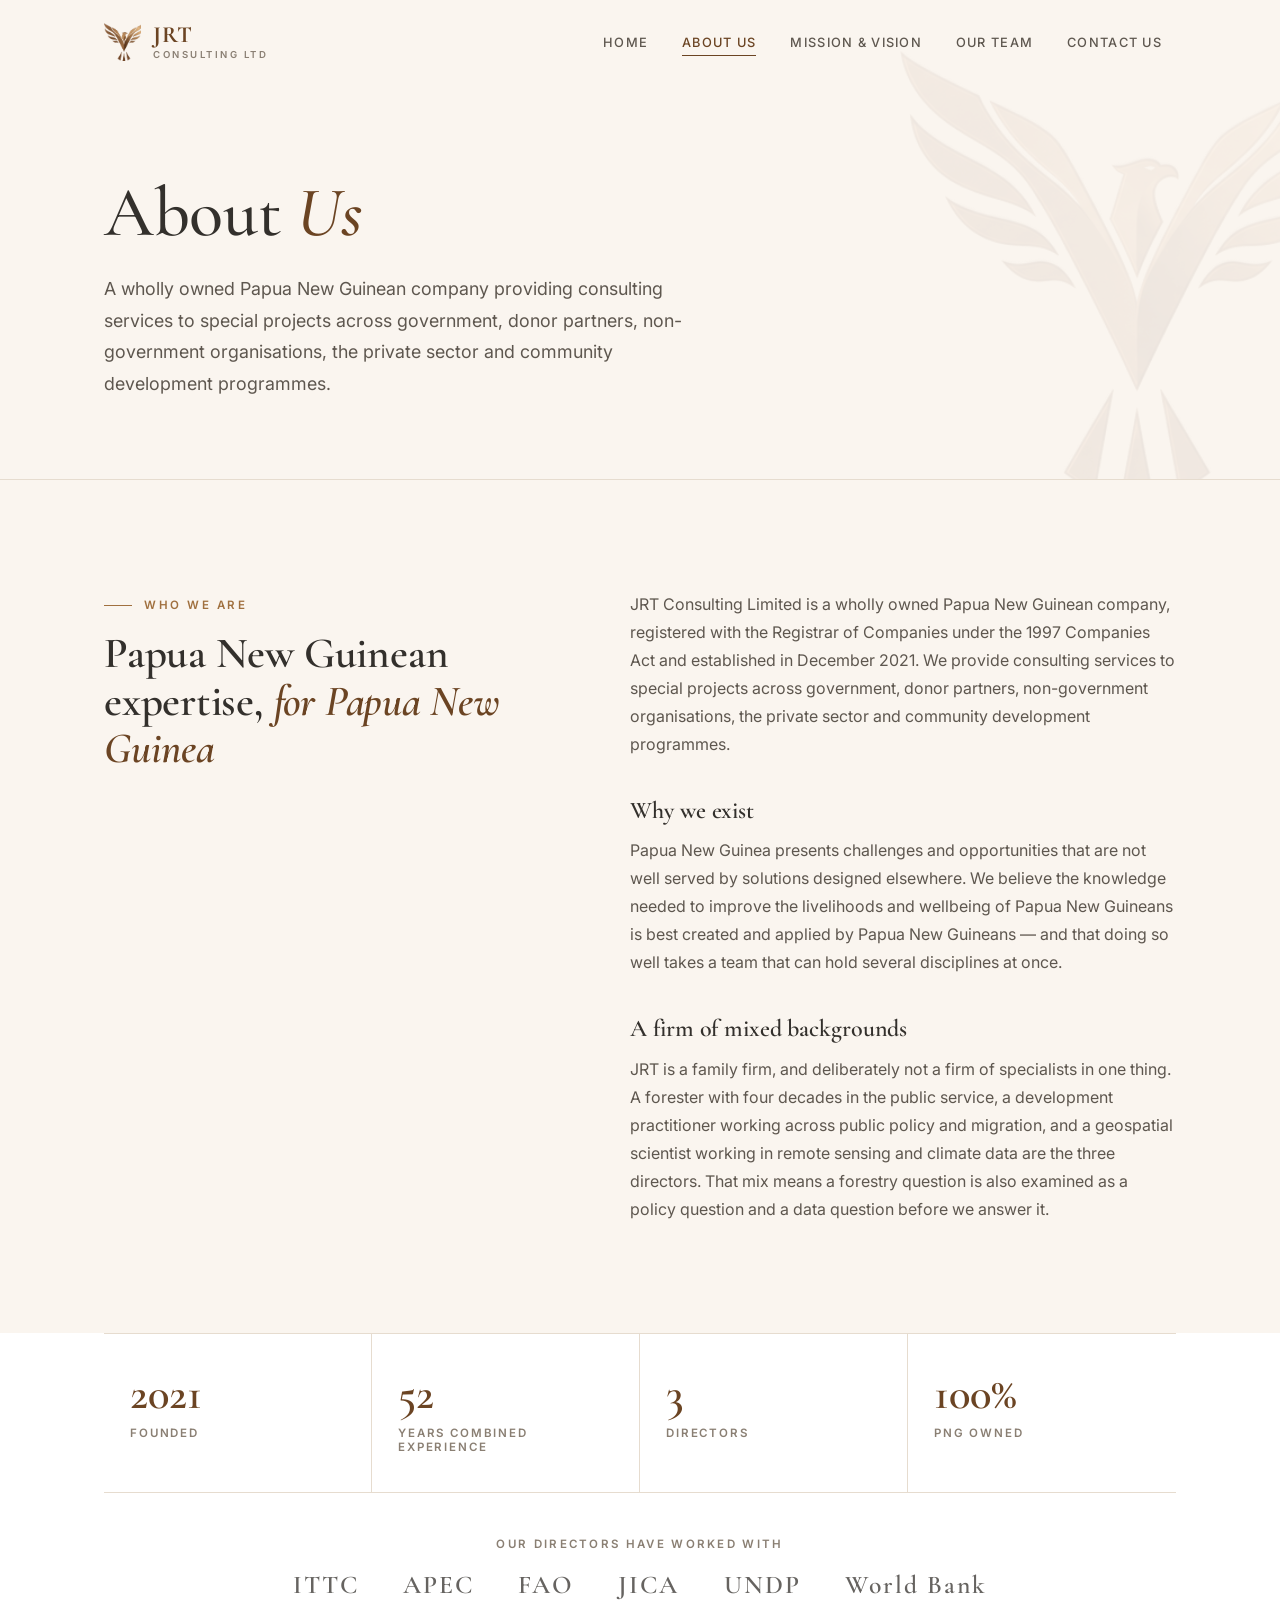
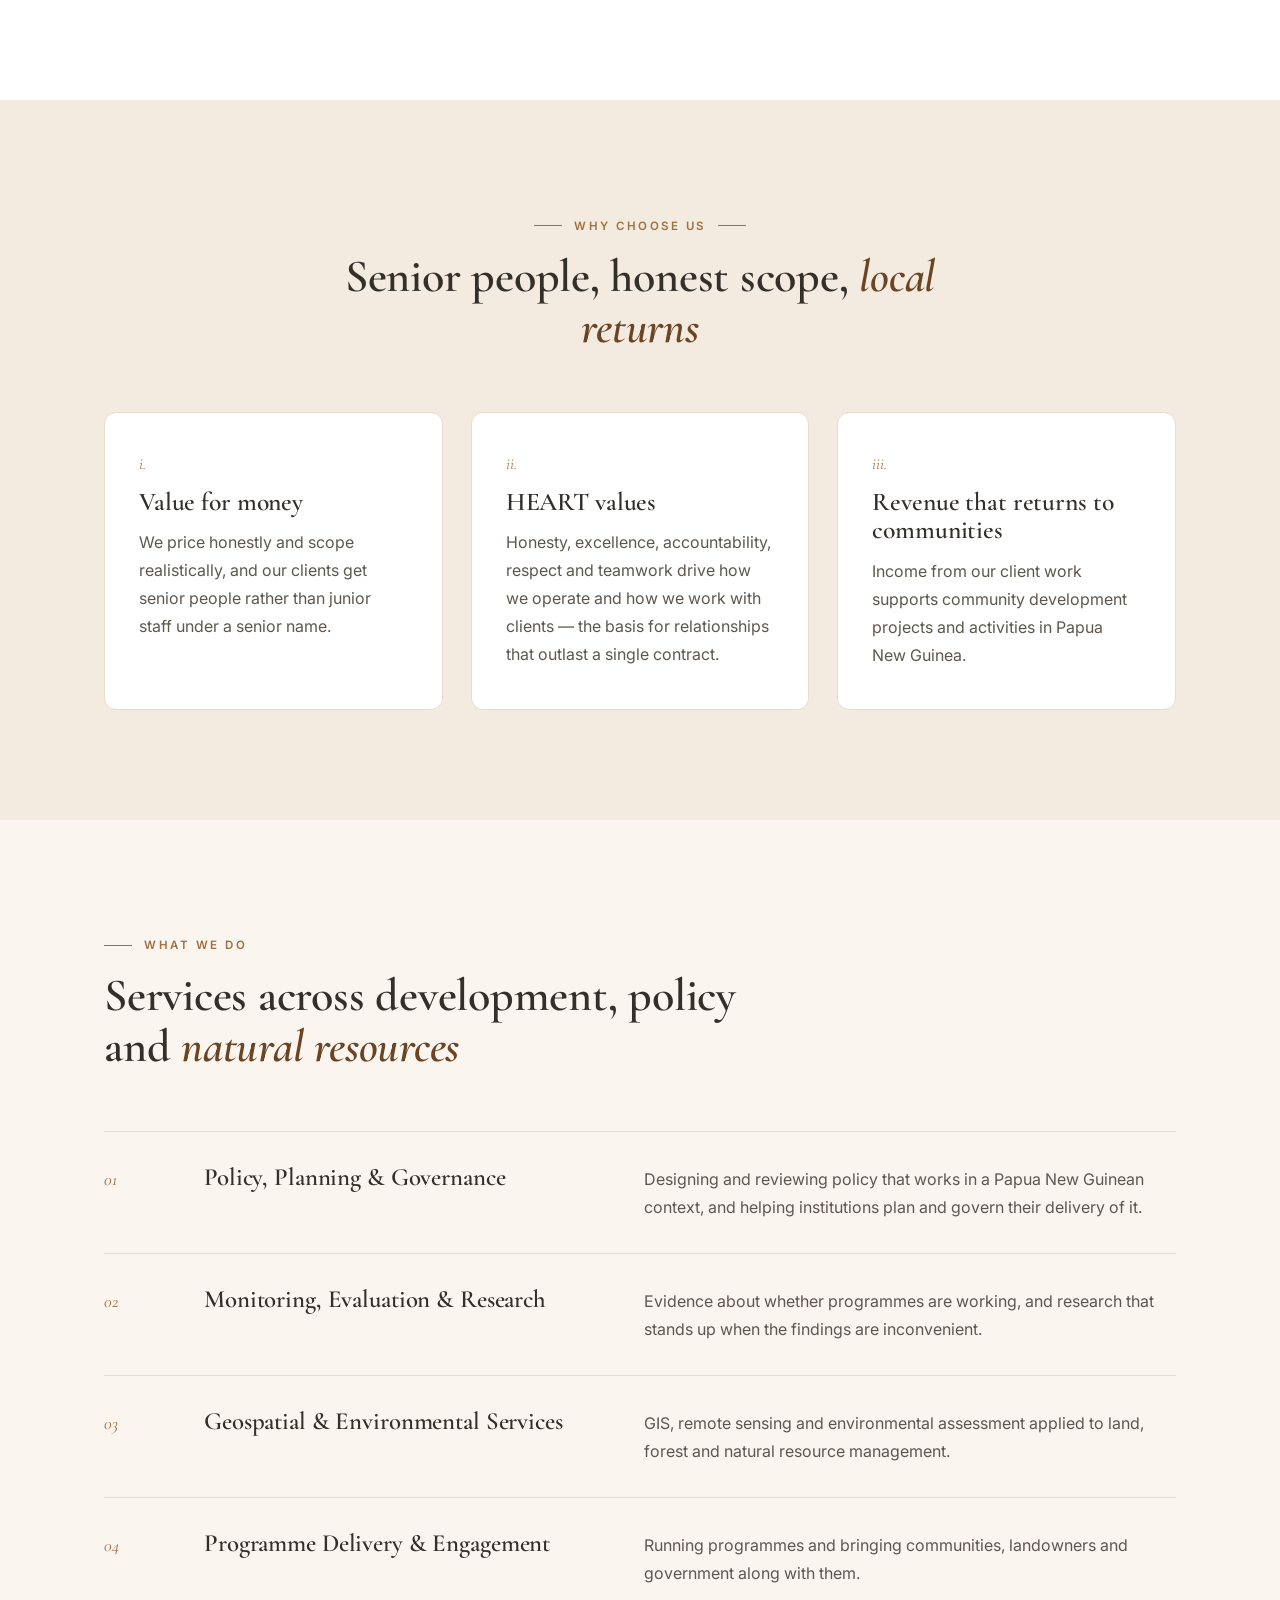
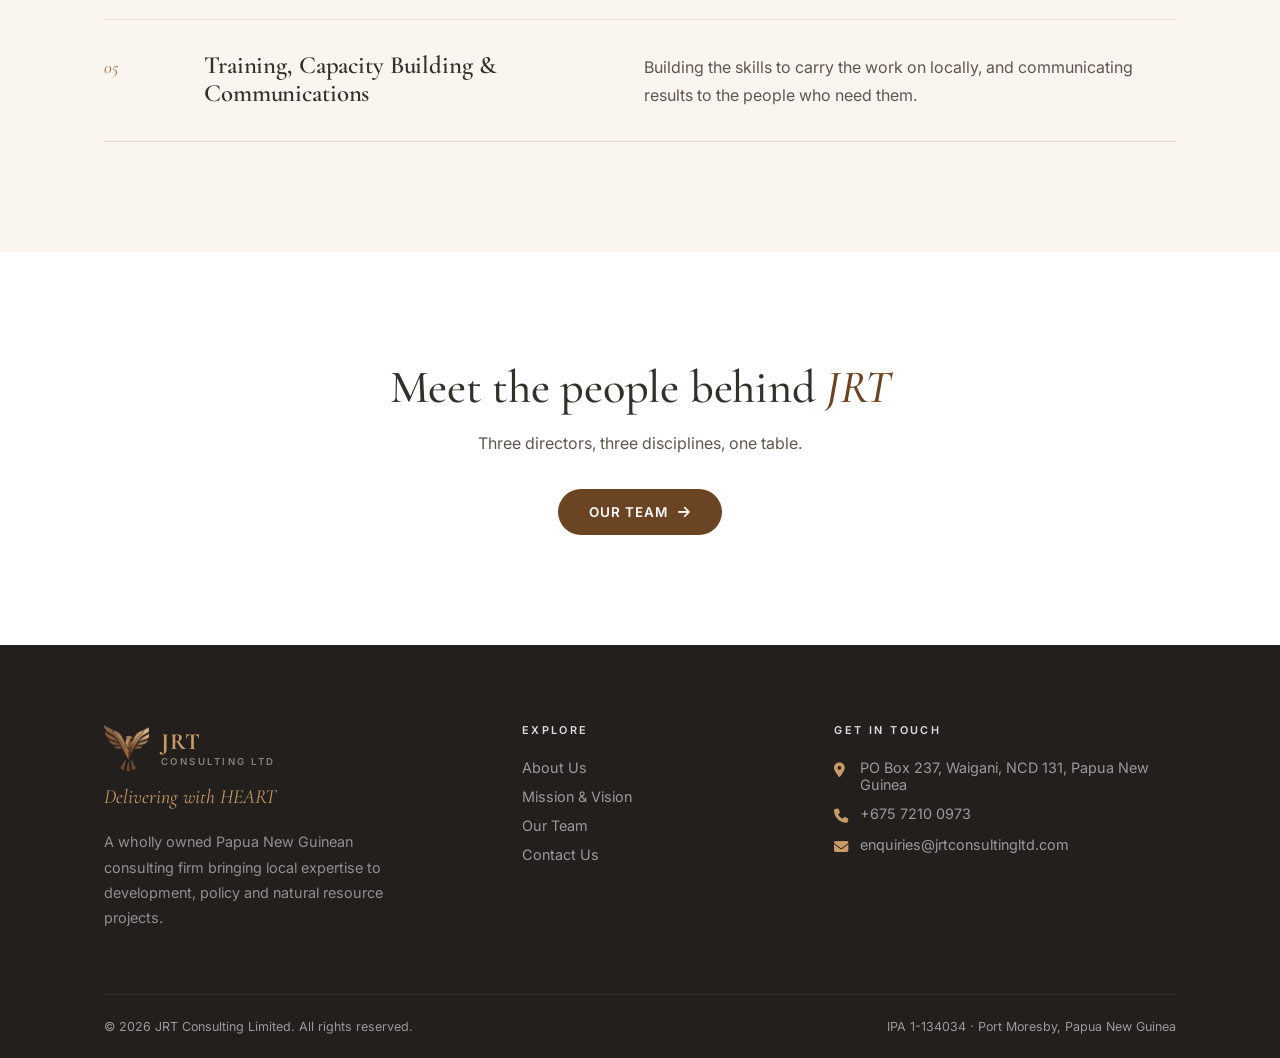
==== about.html @ 1ad9ec70 "Initial JRT Consulting website Five-page static site (landing, about, mission & vision, team, contac" ====
<!DOCTYPE html>
<html lang="en">
<head>
<meta charset="UTF-8">
<meta name="viewport" content="width=device-width, initial-scale=1.0">
<title>About Us | JRT Consulting Limited</title>
<meta name="description" content="JRT Consulting Limited is a wholly owned Papua New Guinean family firm providing consulting services to government, donor partners, NGOs, the private sector and communities.">
<link rel="canonical" href="https://joshuaturia.github.io/jrt_consulting_website/about.html">
<meta property="og:type" content="website">
<meta property="og:site_name" content="JRT Consulting Limited">
<meta property="og:locale" content="en_PG">
<meta property="og:url" content="https://joshuaturia.github.io/jrt_consulting_website/about.html">
<meta property="og:title" content="About Us | JRT Consulting Limited">
<meta property="og:description" content="JRT Consulting Limited is a wholly owned Papua New Guinean family firm providing consulting services to government, donor partners, NGOs, the private sector and communities.">
<meta property="og:image" content="https://joshuaturia.github.io/jrt_consulting_website/assets/og-image.png">
<meta name="twitter:card" content="summary_large_image">
<meta name="theme-color" content="#faf5ef">
<link rel="icon" type="image/png" href="assets/favicon.png">
<link rel="preconnect" href="https://fonts.googleapis.com">
<link rel="preconnect" href="https://fonts.gstatic.com" crossorigin>
<link href="https://fonts.googleapis.com/css2?family=Cormorant+Garamond:ital,wght@0,500;0,600;0,700;1,500&family=Inter:wght@400;500;600&display=swap" rel="stylesheet">
<link rel="stylesheet" href="https://cdnjs.cloudflare.com/ajax/libs/font-awesome/6.5.1/css/all.min.css">
<link rel="stylesheet" href="css/style.css">
</head>
<body data-page="about" class="page-about">

<header class="site-header">
  <div class="container">
    <a href="index.html" class="brand" aria-label="JRT Consulting — home">
      <img src="assets/jrt-mark.png" alt="" width="40" height="38">
      <div class="brand-text"><span class="name">JRT</span><span class="sub">Consulting Ltd</span></div>
    </a>
    <nav class="nav-links" aria-label="Main">
      <a href="index.html" data-nav="home">Home</a>
      <a href="about.html" data-nav="about">About Us</a>
      <a href="mission-vision.html" data-nav="mission">Mission &amp; Vision</a>
      <a href="team.html" data-nav="team">Our Team</a>
      <a href="contact.html" data-nav="contact">Contact Us</a>
    </nav>
    <button class="nav-toggle" aria-label="Open menu" aria-expanded="false"><span></span><span></span><span></span></button>
  </div>
</header>
<div class="nav-overlay"></div>
<aside class="mobile-nav" aria-label="Mobile">
  <button class="mobile-nav-close" aria-label="Close menu">&times;</button>
  <a href="index.html" data-nav="home">Home</a>
  <a href="about.html" data-nav="about">About Us</a>
  <a href="mission-vision.html" data-nav="mission">Mission &amp; Vision</a>
  <a href="team.html" data-nav="team">Our Team</a>
  <a href="contact.html" data-nav="contact">Contact Us</a>
</aside>

<main>
<section class="page-hero">
  <img class="watermark" src="assets/jrt-mark.png" alt="" aria-hidden="true">
  <div class="container">
    <h1 class="reveal">About <span class="accent">Us</span></h1>
    <p class="lead reveal d1">A wholly owned Papua New Guinean company providing consulting services to special projects across government, donor partners, non-government organisations, the private sector and community development programmes.</p>
  </div>
</section>

<section class="section-pad">
  <div class="container split">
    <div class="reveal">
      <div class="eyebrow">Who we are</div>
      <h2>Papua New Guinean expertise, <span class="accent">for Papua New Guinea</span></h2>
    </div>
    <div class="prose reveal d1">
      <p>JRT Consulting Limited is a wholly owned Papua New Guinean company, registered with the Registrar of Companies under the 1997 Companies Act and established in December 2021. We provide consulting services to special projects across government, donor partners, non-government organisations, the private sector and community development programmes.</p>
      <h3>Why we exist</h3>
      <p>Papua New Guinea presents challenges and opportunities that are not well served by solutions designed elsewhere. We believe the knowledge needed to improve the livelihoods and wellbeing of Papua New Guineans is best created and applied by Papua New Guineans &mdash; and that doing so well takes a team that can hold several disciplines at once.</p>
      <h3>A firm of mixed backgrounds</h3>
      <p>JRT is a family firm, and deliberately not a firm of specialists in one thing. A forester with four decades in the public service, a development practitioner working across public policy and migration, and a geospatial scientist working in remote sensing and climate data are the three directors. That mix means a forestry question is also examined as a policy question and a data question before we answer it.</p>
    </div>
  </div>
</section>

<section class="bg-white" style="padding:0 0 100px;">
  <div class="container">
    <div class="facts reveal">
      <div class="fact"><div class="num">2021</div><div class="label">Founded</div></div>
      <div class="fact"><div class="num">52</div><div class="label">Years combined experience</div></div>
      <div class="fact"><div class="num">3</div><div class="label">Directors</div></div>
      <div class="fact"><div class="num">100%</div><div class="label">PNG owned</div></div>
    </div>
    <div class="partners reveal">
      <div class="label">Our directors have worked with</div>
      <ul><li>ITTC</li><li>APEC</li><li>FAO</li><li>JICA</li><li>UNDP</li><li>World Bank</li></ul>
    </div>
  </div>
</section>

<section class="section-pad bg-sand">
  <div class="container">
    <div class="section-head center reveal">
      <div class="eyebrow center">Why choose us</div>
      <h2>Senior people, honest scope, <span class="accent">local returns</span></h2>
    </div>
    <div class="pillars">
      <div class="pillar reveal d1"><span class="idx">i.</span><h3>Value for money</h3><p>We price honestly and scope realistically, and our clients get senior people rather than junior staff under a senior name.</p></div>
      <div class="pillar reveal d2"><span class="idx">ii.</span><h3>HEART values</h3><p>Honesty, excellence, accountability, respect and teamwork drive how we operate and how we work with clients &mdash; the basis for relationships that outlast a single contract.</p></div>
      <div class="pillar reveal d3"><span class="idx">iii.</span><h3>Revenue that returns to communities</h3><p>Income from our client work supports community development projects and activities in Papua New Guinea.</p></div>
    </div>
  </div>
</section>

<section class="section-pad">
  <div class="container">
    <div class="section-head reveal">
      <div class="eyebrow">What we do</div>
      <h2>Services across development, policy and <span class="accent">natural resources</span></h2>
    </div>
    <div class="service-list">
      <div class="service-row reveal">
        <span class="idx">01</span>
        <h3>Policy, Planning &amp; Governance</h3>
        <p>Designing and reviewing policy that works in a Papua New Guinean context, and helping institutions plan and govern their delivery of it.</p>
      </div>
      <div class="service-row reveal">
        <span class="idx">02</span>
        <h3>Monitoring, Evaluation &amp; Research</h3>
        <p>Evidence about whether programmes are working, and research that stands up when the findings are inconvenient.</p>
      </div>
      <div class="service-row reveal">
        <span class="idx">03</span>
        <h3>Geospatial &amp; Environmental Services</h3>
        <p>GIS, remote sensing and environmental assessment applied to land, forest and natural resource management.</p>
      </div>
      <div class="service-row reveal">
        <span class="idx">04</span>
        <h3>Programme Delivery &amp; Engagement</h3>
        <p>Running programmes and bringing communities, landowners and government along with them.</p>
      </div>
      <div class="service-row reveal">
        <span class="idx">05</span>
        <h3>Training, Capacity Building &amp; Communications</h3>
        <p>Building the skills to carry the work on locally, and communicating results to the people who need them.</p>
      </div>
    </div>
  </div>
</section>

<section class="section-pad bg-white cta-strip">
  <div class="container reveal">
    <h2>Meet the people behind <span class="accent">JRT</span></h2>
    <p>Three directors, three disciplines, one table.</p>
    <a href="team.html" class="btn btn-primary">Our Team <i class="fa-solid fa-arrow-right"></i></a>
  </div>
</section>
</main>

<footer class="site-footer">
  <div class="container">
    <div class="footer-grid">
      <div class="footer-brand">
        <div class="brand"><img src="assets/jrt-mark.png" alt="" width="48" height="46"><div class="brand-text"><span class="name" style="color:var(--copper-light)">JRT</span><span class="sub">Consulting Ltd</span></div></div>
        <div class="motto">Delivering with HEART</div>
        <p>A wholly owned Papua New Guinean consulting firm bringing local expertise to development, policy and natural resource projects.</p>
      </div>
      <div class="footer-col">
        <h4>Explore</h4>
        <ul>
          <li><a href="about.html">About Us</a></li>
          <li><a href="mission-vision.html">Mission &amp; Vision</a></li>
          <li><a href="team.html">Our Team</a></li>
          <li><a href="contact.html">Contact Us</a></li>
        </ul>
      </div>
      <div class="footer-col">
        <h4>Get in Touch</h4>
        <ul class="footer-contact">
          <li><i class="fa-solid fa-location-dot"></i><span>PO Box 237, Waigani, NCD 131, Papua New Guinea</span></li>
          <li><i class="fa-solid fa-phone"></i><a href="tel:+67572100973">+675 7210 0973</a></li>
          <li><i class="fa-solid fa-envelope"></i><a href="mailto:enquiries@jrtconsultingltd.com">enquiries@jrtconsultingltd.com</a></li>
        </ul>
      </div>
    </div>
    <div class="footer-bottom">
      <span>&copy; <span class="js-year">2026</span> JRT Consulting Limited. All rights reserved.</span>
      <span>IPA 1-134034 &middot; Port Moresby, Papua New Guinea</span>
    </div>
  </div>
</footer>

<script src="js/script.js"></script>
</body>
</html>
---- css/style.css ----
/* ==========================================================================
   JRT Consulting Limited — Stylesheet
   Palette taken from the JRT company profile:
     bronze #6B4423 · copper #A0703F · charcoal #33302C · taupe #8A7F73 · cream #FAF5EF
   ========================================================================== */

:root {
  --bronze: #6b4423;
  --bronze-deep: #4e3119;
  --copper: #a0703f;
  --copper-light: #c89a66;
  --sand: #e9dccb;
  --charcoal: #33302c;
  --charcoal-deep: #221f1c;
  --taupe: #8a7f73;
  --cream: #faf5ef;
  --cream-2: #f3ebe0;
  --white: #ffffff;
  --line: #e6dccf;
  --ink: #33302c;
  --ink-soft: #5e574f;

  --radius-sm: 6px;
  --radius-md: 12px;
  --radius-lg: 20px;
  --shadow-sm: 0 2px 10px rgba(51, 48, 44, 0.06);
  --shadow-md: 0 14px 34px rgba(51, 48, 44, 0.10);
  --shadow-lg: 0 30px 70px rgba(34, 31, 28, 0.22);
  --ease: cubic-bezier(0.22, 1, 0.36, 1);

  --font-head: 'Cormorant Garamond', Georgia, 'Times New Roman', serif;
  --font-body: 'Inter', 'Segoe UI', system-ui, sans-serif;
  --container: 1120px;
  --header-h: 84px;
}

*, *::before, *::after { box-sizing: border-box; }
html { scroll-behavior: smooth; }
body {
  margin: 0;
  font-family: var(--font-body);
  font-size: 16px;
  color: var(--ink);
  background: var(--cream);
  -webkit-font-smoothing: antialiased;
  overflow-x: hidden;
}
img { max-width: 100%; display: block; }
a { color: inherit; text-decoration: none; }
ul { margin: 0; padding: 0; list-style: none; }
h1, h2, h3, h4 {
  font-family: var(--font-head);
  font-weight: 600;
  margin: 0;
  line-height: 1.1;
  color: var(--charcoal);
  letter-spacing: -0.005em;
}
p { margin: 0; line-height: 1.75; color: var(--ink-soft); }
button { font-family: inherit; cursor: pointer; }
:focus-visible { outline: 2px solid var(--copper); outline-offset: 3px; }

.container { max-width: var(--container); margin: 0 auto; padding: 0 24px; }
.section-pad { padding: 110px 0; }
.bg-white { background: var(--white); }
.bg-sand { background: var(--cream-2); }

.eyebrow {
  display: inline-flex; align-items: center; gap: 12px;
  font-size: 0.72rem; font-weight: 600; letter-spacing: 0.22em; text-transform: uppercase;
  color: var(--copper); margin-bottom: 18px;
}
.eyebrow::before { content: ""; width: 28px; height: 1px; background: currentColor; }
.eyebrow.center { justify-content: center; }
.eyebrow.center::after { content: ""; width: 28px; height: 1px; background: currentColor; }

.section-head { max-width: 660px; margin-bottom: 60px; }
.section-head.center { margin-inline: auto; text-align: center; }
.section-head h2 { font-size: clamp(2rem, 3.6vw, 2.9rem); }
.section-head p { margin-top: 16px; font-size: 1.04rem; }
.accent { color: var(--bronze); font-style: italic; }

.btn {
  display: inline-flex; align-items: center; justify-content: center; gap: 10px;
  padding: 14px 30px; border-radius: 999px;
  font-size: 0.84rem; font-weight: 600; letter-spacing: 0.08em; text-transform: uppercase;
  border: 1px solid transparent;
  transition: background .3s var(--ease), color .3s var(--ease), border-color .3s var(--ease), transform .3s var(--ease);
}
.btn-primary { background: var(--bronze); color: #fff; }
.btn-primary:hover { background: var(--bronze-deep); transform: translateY(-2px); }
.btn-ghost { border-color: var(--line); color: var(--charcoal); }
.btn-ghost:hover { border-color: var(--bronze); color: var(--bronze); }
.btn-block { width: 100%; }

/* Scroll reveal */
.reveal { opacity: 0; transform: translateY(24px); transition: opacity .9s var(--ease), transform .9s var(--ease); }
.reveal.in { opacity: 1; transform: none; }
.d1 { transition-delay: .08s; } .d2 { transition-delay: .16s; } .d3 { transition-delay: .24s; } .d4 { transition-delay: .32s; }
@media (prefers-reduced-motion: reduce) {
  .reveal { opacity: 1; transform: none; transition: none; }
  html { scroll-behavior: auto; }
}

/* ---------- Header ---------- */
.site-header {
  position: fixed; inset: 0 0 auto 0; z-index: 1000; height: var(--header-h);
  display: flex; align-items: center;
  transition: background .35s var(--ease), box-shadow .35s var(--ease), height .35s var(--ease);
}
.site-header .container { display: flex; align-items: center; justify-content: space-between; width: 100%; }
.site-header.scrolled {
  height: 68px;
  background: rgba(250, 245, 239, 0.9);
  backdrop-filter: blur(14px) saturate(140%);
  -webkit-backdrop-filter: blur(14px) saturate(140%);
  box-shadow: 0 1px 0 var(--line);
}
.brand { display: flex; align-items: center; gap: 12px; }
.brand img { height: 38px; width: auto; }
.brand-text { line-height: 1; }
.brand-text .name { font-family: var(--font-head); font-size: 1.45rem; font-weight: 700; color: var(--bronze); letter-spacing: 0.04em; }
.brand-text .sub { display: block; margin-top: 3px; font-size: 0.6rem; font-weight: 600; letter-spacing: 0.26em; text-transform: uppercase; color: var(--taupe); }

.nav-links { display: flex; align-items: center; gap: 6px; }
.nav-links a {
  position: relative; padding: 10px 14px;
  font-size: 0.8rem; font-weight: 500; letter-spacing: 0.1em; text-transform: uppercase;
  color: var(--ink-soft); transition: color .3s;
}
.nav-links a::after {
  content: ""; position: absolute; left: 14px; right: 14px; bottom: 4px; height: 1px;
  background: var(--bronze); transform: scaleX(0); transform-origin: left; transition: transform .4s var(--ease);
}
.nav-links a:hover, .nav-links a.active { color: var(--bronze); }
.nav-links a:hover::after, .nav-links a.active::after { transform: scaleX(1); }

.nav-toggle {
  display: none; width: 44px; height: 44px; border: 1px solid var(--line); border-radius: 50%;
  background: transparent; flex-direction: column; align-items: center; justify-content: center; gap: 5px;
}
.nav-toggle span { width: 18px; height: 1.5px; background: var(--charcoal); transition: transform .3s, opacity .3s; }
.nav-toggle.open span:nth-child(1) { transform: translateY(6.5px) rotate(45deg); }
.nav-toggle.open span:nth-child(2) { opacity: 0; }
.nav-toggle.open span:nth-child(3) { transform: translateY(-6.5px) rotate(-45deg); }

.mobile-nav {
  position: fixed; top: 0; right: 0; height: 100vh; width: min(320px, 84vw); z-index: 1100;
  background: var(--charcoal); padding: 110px 34px 40px;
  transform: translateX(100%); transition: transform .5s var(--ease);
}
.mobile-nav.open { transform: none; }
.mobile-nav a {
  display: block; padding: 16px 0; border-bottom: 1px solid rgba(255,255,255,0.08);
  font-family: var(--font-head); font-size: 1.45rem; color: rgba(255,255,255,0.85);
}
.mobile-nav a.active { color: var(--copper-light); }
.mobile-nav-close {
  position: absolute; top: 22px; right: 22px; width: 44px; height: 44px; border-radius: 50%;
  border: 1px solid rgba(255,255,255,0.15); background: transparent; color: #fff; font-size: 1.6rem; line-height: 1;
}
.nav-overlay { position: fixed; inset: 0; z-index: 1050; background: rgba(34,31,28,0.5); opacity: 0; visibility: hidden; transition: opacity .4s, visibility .4s; }
.nav-overlay.show { opacity: 1; visibility: visible; }

/* ---------- Landing ---------- */
.landing {
  min-height: 100vh; min-height: 100svh;
  display: flex; flex-direction: column; align-items: center; justify-content: center;
  text-align: center; padding: calc(var(--header-h) + 20px) 24px 80px;
  position: relative; overflow: hidden;
  background:
    radial-gradient(ellipse 70% 55% at 50% 42%, #ffffff 0%, rgba(255,255,255,0) 70%),
    var(--cream);
}
.landing-logo { width: min(620px, 86vw); height: auto; animation: rise 1.4s var(--ease) both; }
.landing-rule { width: 64px; height: 1px; background: var(--copper); margin: 44px auto 30px; animation: grow 1.2s .5s var(--ease) both; transform-origin: center; }
.landing-motto {
  font-family: var(--font-head); font-weight: 500; font-style: italic;
  font-size: clamp(1.9rem, 4.4vw, 3.1rem); color: var(--charcoal);
  animation: rise 1.4s .35s var(--ease) both;
}
.landing-motto b { font-style: normal; font-weight: 700; color: var(--bronze); letter-spacing: 0.12em; }
.landing-tag {
  margin-top: 18px; font-size: 0.74rem; font-weight: 500; letter-spacing: 0.3em; text-transform: uppercase; color: var(--taupe);
  animation: rise 1.4s .55s var(--ease) both;
}
.landing-foot {
  position: absolute; left: 0; right: 0; bottom: 28px;
  display: flex; justify-content: center; gap: 28px; flex-wrap: wrap; padding: 0 24px;
  font-size: 0.72rem; letter-spacing: 0.16em; text-transform: uppercase; color: var(--taupe);
  animation: fade 1.6s 1s both;
}
.landing-foot a:hover { color: var(--bronze); }
@keyframes rise { from { opacity: 0; transform: translateY(18px); } to { opacity: 1; transform: none; } }
@keyframes grow { from { transform: scaleX(0); } to { transform: scaleX(1); } }
@keyframes fade { from { opacity: 0; } to { opacity: 1; } }
body.page-home .site-footer { display: none; }

/* ---------- Page hero (inner pages) ---------- */
.page-hero { padding: calc(var(--header-h) + 90px) 0 80px; border-bottom: 1px solid var(--line); position: relative; overflow: hidden; }
.page-hero h1 { font-size: clamp(2.6rem, 6vw, 4.4rem); font-weight: 500; }
.page-hero p.lead { margin-top: 22px; max-width: 620px; font-size: 1.12rem; }
.page-hero .watermark {
  position: absolute; right: -60px; top: 50%; transform: translateY(-42%);
  width: 440px; opacity: 0.07; pointer-events: none;
}

/* ---------- About ---------- */
.split { display: grid; grid-template-columns: 0.9fr 1.1fr; gap: 80px; align-items: start; }
.split h2 { font-size: clamp(2rem, 3.4vw, 2.7rem); }
.prose p + p { margin-top: 20px; }
.prose h3 { font-size: 1.5rem; margin: 40px 0 12px; }
.prose h3:first-child { margin-top: 0; }

.facts { display: grid; grid-template-columns: repeat(4, 1fr); border-top: 1px solid var(--line); border-bottom: 1px solid var(--line); }
.fact { padding: 38px 26px; border-right: 1px solid var(--line); }
.fact:last-child { border-right: 0; }
.fact .num { font-family: var(--font-head); font-size: 2.8rem; font-weight: 600; color: var(--bronze); line-height: 1; }
.fact .label { margin-top: 10px; font-size: 0.72rem; font-weight: 600; letter-spacing: 0.16em; text-transform: uppercase; color: var(--taupe); }
.partners { margin-top: 44px; text-align: center; }
.partners .label { font-size: 0.72rem; font-weight: 600; letter-spacing: 0.2em; text-transform: uppercase; color: var(--taupe); }
.partners ul { margin-top: 18px; display: flex; justify-content: center; flex-wrap: wrap; gap: 14px 44px; }
.partners li { font-family: var(--font-head); font-size: 1.6rem; font-weight: 600; letter-spacing: 0.08em; color: var(--charcoal); opacity: .75; }

.pillars { display: grid; grid-template-columns: repeat(3, 1fr); gap: 28px; }
.pillar { padding: 40px 34px; background: var(--white); border: 1px solid var(--line); border-radius: var(--radius-md); transition: transform .4s var(--ease), box-shadow .4s var(--ease), border-color .4s; }
.pillar:hover { transform: translateY(-6px); box-shadow: var(--shadow-md); border-color: var(--sand); }
.pillar .idx { font-family: var(--font-head); font-size: 1rem; font-style: italic; color: var(--copper); }
.pillar h3 { font-size: 1.6rem; margin: 14px 0 12px; }

.service-list { border-top: 1px solid var(--line); }
.service-row { display: grid; grid-template-columns: 70px 1fr 1.3fr; gap: 30px; align-items: baseline; padding: 32px 0; border-bottom: 1px solid var(--line); transition: padding-left .4s var(--ease); }
.service-row:hover { padding-left: 12px; }
.service-row .idx { font-family: var(--font-head); font-size: 1.1rem; font-style: italic; color: var(--copper); }
.service-row h3 { font-size: 1.55rem; }

/* ---------- Mission & Vision ---------- */
.mv-grid { display: grid; grid-template-columns: 1fr 1fr; gap: 0; border: 1px solid var(--line); border-radius: var(--radius-lg); overflow: hidden; background: var(--white); }
.mv-card { padding: 64px 56px; }
.mv-card + .mv-card { border-left: 1px solid var(--line); }
.mv-card .eyebrow { margin-bottom: 26px; }
.mv-card blockquote { margin: 0; font-family: var(--font-head); font-size: clamp(1.5rem, 2.4vw, 1.95rem); line-height: 1.35; color: var(--charcoal); font-weight: 500; }

.motto-band { background: var(--charcoal); color: #fff; text-align: center; padding: 110px 0 100px; position: relative; overflow: hidden; }
.motto-band .eyebrow { color: var(--copper-light); }
.motto-band h2 { color: #fff; font-size: clamp(2.4rem, 5vw, 3.8rem); font-weight: 500; font-style: italic; }
.motto-band h2 b { font-style: normal; color: var(--copper-light); letter-spacing: 0.12em; }
.motto-band p { color: rgba(255,255,255,0.6); margin: 18px auto 0; max-width: 520px; }

.heart { display: grid; grid-template-columns: repeat(5, 1fr); gap: 18px; margin-top: 70px; }
.heart-item { text-align: left; padding: 34px 26px 30px; border: 1px solid rgba(255,255,255,0.1); border-radius: var(--radius-md); transition: background .4s, border-color .4s, transform .4s var(--ease); }
.heart-item:hover { background: rgba(255,255,255,0.04); border-color: rgba(200,154,102,0.5); transform: translateY(-6px); }
.heart-item .letter { font-family: var(--font-head); font-size: 3.6rem; font-weight: 700; line-height: 1; color: var(--copper-light); }
.heart-item h3 { color: #fff; font-size: 1.3rem; margin: 14px 0 10px; }
.heart-item p { color: rgba(255,255,255,0.6); font-size: 0.9rem; line-height: 1.65; }

/* ---------- Team ---------- */
.team-row { display: grid; grid-template-columns: 1fr 1.15fr 1fr; gap: 34px; align-items: center; }
.team-card {
  position: relative; background: var(--white); border: 1px solid var(--line); border-radius: var(--radius-lg);
  overflow: hidden; cursor: pointer; text-align: left; padding: 0; width: 100%;
  transition: opacity .9s var(--ease), transform .5s var(--ease), box-shadow .5s var(--ease), border-color .5s;
}
.team-card:hover, .team-card:focus-visible { transform: translateY(-8px); box-shadow: var(--shadow-lg); border-color: var(--sand); }
.team-card.principal { border-color: var(--sand); box-shadow: var(--shadow-md); }
.portrait {
  position: relative; aspect-ratio: 4 / 5; overflow: hidden;
  background: linear-gradient(160deg, var(--cream-2) 0%, var(--sand) 100%);
  display: flex; align-items: center; justify-content: center;
}
.portrait img.photo { position: absolute; inset: 0; width: 100%; height: 100%; object-fit: cover; }
.portrait .placeholder { display: flex; flex-direction: column; align-items: center; gap: 14px; color: var(--taupe); }
.portrait .placeholder img { width: 38%; opacity: 0.22; }
.portrait .placeholder span { font-size: 0.66rem; font-weight: 600; letter-spacing: 0.22em; text-transform: uppercase; opacity: .8; }
.card-body { padding: 26px 28px 30px; }
.card-body .role { font-size: 0.7rem; font-weight: 600; letter-spacing: 0.2em; text-transform: uppercase; color: var(--copper); }
.card-body h3 { font-size: 1.75rem; margin-top: 8px; }
.team-card.principal .card-body h3 { font-size: 2rem; }

/* floating short-bio on hover */
.hover-bio {
  position: absolute; left: 16px; right: 16px; bottom: 16px; z-index: 2;
  padding: 24px 24px 20px; border-radius: var(--radius-md);
  background: rgba(51, 48, 44, 0.9);
  backdrop-filter: blur(10px); -webkit-backdrop-filter: blur(10px);
  box-shadow: 0 20px 44px rgba(34,31,28,0.35);
  opacity: 0; transform: translateY(22px) scale(.98); pointer-events: none;
  transition: opacity .45s var(--ease), transform .55s var(--ease);
}
.hover-bio p { color: rgba(255,255,255,0.86); font-size: 0.93rem; line-height: 1.65; }
.hover-bio .more { display: inline-flex; align-items: center; gap: 8px; margin-top: 14px; font-size: 0.68rem; font-weight: 600; letter-spacing: 0.2em; text-transform: uppercase; color: var(--copper-light); }
.team-card:hover .hover-bio, .team-card:focus-visible .hover-bio { opacity: 1; transform: none; }
@media (hover: none) { .hover-bio { display: none; } }
.tap-hint { display: none; margin-top: 12px; font-size: 0.68rem; letter-spacing: 0.18em; text-transform: uppercase; color: var(--taupe); }
@media (hover: none) { .tap-hint { display: block; } }

/* expanded card (modal) */
.bio-modal { position: fixed; inset: 0; z-index: 2000; display: flex; align-items: center; justify-content: center; padding: 24px; visibility: hidden; }
.bio-modal.open { visibility: visible; }
.bio-backdrop { position: absolute; inset: 0; background: rgba(34,31,28,0.55); backdrop-filter: blur(4px); -webkit-backdrop-filter: blur(4px); opacity: 0; transition: opacity .45s var(--ease); }
.bio-modal.open .bio-backdrop { opacity: 1; }
.bio-panel {
  position: relative; width: min(980px, 100%); max-height: calc(100vh - 48px); overflow: auto;
  background: var(--white); border-radius: var(--radius-lg); box-shadow: var(--shadow-lg);
  display: grid; grid-template-columns: 330px 1fr;
  transform-origin: top left;
}
.bio-panel.animating { transition: transform .55s var(--ease), opacity .4s var(--ease); }
.bio-panel .portrait { aspect-ratio: auto; min-height: 100%; }
.bio-content { padding: 52px 52px 48px; }
.bio-content .role { font-size: 0.72rem; font-weight: 600; letter-spacing: 0.2em; text-transform: uppercase; color: var(--copper); }
.bio-content h2 { font-size: clamp(2rem, 3.4vw, 2.7rem); margin: 8px 0 24px; }
.bio-content .full p + p { margin-top: 16px; }
.bio-meta { display: grid; grid-template-columns: repeat(3, 1fr); gap: 20px; margin: 34px 0 26px; padding: 24px 0; border-top: 1px solid var(--line); border-bottom: 1px solid var(--line); }
.bio-meta dt { font-size: 0.66rem; font-weight: 600; letter-spacing: 0.2em; text-transform: uppercase; color: var(--taupe); }
.bio-meta dd { margin: 6px 0 0; font-family: var(--font-head); font-size: 1.2rem; font-weight: 600; color: var(--charcoal); line-height: 1.3; }
.bio-content h4 { font-family: var(--font-body); font-size: 0.66rem; font-weight: 600; letter-spacing: 0.2em; text-transform: uppercase; color: var(--taupe); margin-bottom: 12px; }
.chips { display: flex; flex-wrap: wrap; gap: 8px; }
.chips li { padding: 7px 14px; border-radius: 999px; background: var(--cream); border: 1px solid var(--line); font-size: 0.82rem; color: var(--ink); }
.bio-links { display: flex; flex-wrap: wrap; gap: 12px; margin-top: 30px; }
.bio-links a { display: inline-flex; align-items: center; gap: 8px; padding: 10px 18px; border: 1px solid var(--line); border-radius: 999px; font-size: 0.84rem; transition: border-color .3s, color .3s; }
.bio-links a:hover { border-color: var(--bronze); color: var(--bronze); }
.bio-close {
  position: absolute; top: 16px; right: 16px; z-index: 3; width: 44px; height: 44px; border-radius: 50%;
  border: 1px solid var(--line); background: rgba(255,255,255,0.92); color: var(--charcoal); font-size: 1.6rem; line-height: 1;
  transition: background .3s, color .3s, transform .3s var(--ease);
}
.bio-close:hover { background: var(--charcoal); color: #fff; transform: rotate(90deg); }
body.modal-open { overflow: hidden; }

/* ---------- Contact ---------- */
.contact-grid { display: grid; grid-template-columns: 0.85fr 1.15fr; gap: 36px; align-items: start; }
.contact-info { background: var(--charcoal); color: #fff; border-radius: var(--radius-lg); padding: 48px 42px; position: relative; overflow: hidden; }
.contact-info h3 { color: #fff; font-size: 1.9rem; }
.contact-info > p { color: rgba(255,255,255,0.6); margin-top: 10px; }
.contact-info .watermark { position: absolute; right: -50px; bottom: -40px; width: 240px; opacity: .06; pointer-events: none; }
.contact-item { display: flex; gap: 18px; padding: 24px 0; border-bottom: 1px solid rgba(255,255,255,0.08); position: relative; }
.contact-item:last-of-type { border-bottom: 0; }
.contact-item .ic { width: 44px; height: 44px; flex-shrink: 0; border-radius: 50%; border: 1px solid rgba(200,154,102,0.4); display: flex; align-items: center; justify-content: center; color: var(--copper-light); }
.contact-item b { display: block; font-size: 0.66rem; font-weight: 600; letter-spacing: 0.2em; text-transform: uppercase; color: rgba(255,255,255,0.5); margin-bottom: 6px; }
.contact-item span, .contact-item a { display: block; color: rgba(255,255,255,0.9); line-height: 1.6; font-size: 0.96rem; }
.contact-item a:hover { color: var(--copper-light); }
.contact-item .links { display: flex; flex-wrap: wrap; gap: 6px 16px; }

.contact-form { background: var(--white); border: 1px solid var(--line); border-radius: var(--radius-lg); padding: 48px 44px; }
.contact-form h3 { font-size: 1.9rem; }
.contact-form > p { margin: 8px 0 30px; }
.form-row { display: grid; grid-template-columns: 1fr 1fr; gap: 18px; }
.field { margin-bottom: 18px; }
.field label { display: block; font-size: 0.68rem; font-weight: 600; letter-spacing: 0.18em; text-transform: uppercase; color: var(--taupe); margin-bottom: 8px; }
.field input, .field select, .field textarea {
  width: 100%; padding: 14px 16px; border: 1px solid var(--line); border-radius: var(--radius-sm);
  background: var(--cream); font: inherit; font-size: 0.95rem; color: var(--ink);
  transition: border-color .3s, background .3s, box-shadow .3s;
}
.field textarea { min-height: 150px; resize: vertical; }
.field input:focus, .field select:focus, .field textarea:focus { outline: none; border-color: var(--copper); background: #fff; box-shadow: 0 0 0 4px rgba(160,112,63,0.12); }
.form-note { margin-top: 14px; font-size: 0.8rem; text-align: center; color: var(--taupe); }
.form-status { display: none; margin-top: 16px; padding: 14px 16px; border-radius: var(--radius-sm); font-size: 0.9rem; }
.form-status.show { display: block; }
.form-status.ok { background: #eef6ef; color: #2f6b3d; }
.form-status.err { background: #faeeea; color: #8a3a22; }

.map-wrap { border-radius: var(--radius-lg); overflow: hidden; border: 1px solid var(--line); height: 420px; }
.map-wrap iframe { width: 100%; height: 100%; border: 0; filter: sepia(0.25) saturate(0.85); }

/* ---------- CTA strip ---------- */
.cta-strip { text-align: center; }
.cta-strip h2 { font-size: clamp(2rem, 3.8vw, 2.9rem); font-weight: 500; }
.cta-strip p { margin: 16px auto 32px; max-width: 520px; }

/* ---------- Footer ---------- */
.site-footer { background: var(--charcoal-deep); color: rgba(255,255,255,0.55); padding: 80px 0 0; }
.footer-grid { display: grid; grid-template-columns: 1.4fr 1fr 1.3fr; gap: 50px; }
.footer-brand img { height: 46px; width: auto; }
.footer-brand p { color: rgba(255,255,255,0.5); margin-top: 20px; font-size: 0.9rem; max-width: 320px; }
.footer-brand .motto { font-family: var(--font-head); font-style: italic; font-size: 1.25rem; color: var(--copper-light); margin-top: 14px; }
.footer-col h4 { font-family: var(--font-body); font-size: 0.68rem; font-weight: 600; letter-spacing: 0.22em; text-transform: uppercase; color: rgba(255,255,255,0.85); margin-bottom: 22px; }
.footer-col li { margin-bottom: 12px; font-size: 0.9rem; }
.footer-col a:hover { color: var(--copper-light); }
.footer-contact li { display: flex; gap: 12px; }
.footer-contact i { color: var(--copper-light); margin-top: 4px; width: 14px; }
.footer-bottom { margin-top: 64px; padding: 24px 0; border-top: 1px solid rgba(255,255,255,0.08); display: flex; justify-content: space-between; gap: 12px; font-size: 0.78rem; }

/* ---------- Responsive ---------- */
@media (max-width: 1020px) {
  .heart { grid-template-columns: repeat(3, 1fr); }
  .team-row { gap: 20px; }
  .bio-panel { grid-template-columns: 260px 1fr; }
}
@media (max-width: 900px) {
  .nav-links { display: none; }
  .nav-toggle { display: flex; }
  .split, .contact-grid { grid-template-columns: 1fr; gap: 40px; }
  .facts { grid-template-columns: 1fr 1fr; }
  .fact:nth-child(2) { border-right: 0; }
  .fact:nth-child(-n+2) { border-bottom: 1px solid var(--line); }
  .pillars { grid-template-columns: 1fr; }
  .service-row { grid-template-columns: 50px 1fr; }
  .service-row p { grid-column: 2; }
  .mv-grid { grid-template-columns: 1fr; }
  .mv-card + .mv-card { border-left: 0; border-top: 1px solid var(--line); }
  .team-row { grid-template-columns: 1fr; max-width: 420px; margin: 0 auto; }
  .team-row .principal { order: -1; }
  .bio-panel { grid-template-columns: 1fr; }
  .bio-panel .portrait { aspect-ratio: 16 / 10; min-height: 0; }
  .footer-grid { grid-template-columns: 1fr 1fr; }
  .footer-brand { grid-column: 1 / -1; }
}
@media (max-width: 640px) {
  .section-pad { padding: 76px 0; }
  .heart { grid-template-columns: 1fr 1fr; }
  .mv-card { padding: 44px 30px; }
  .bio-content { padding: 36px 26px 32px; }
  .bio-meta { grid-template-columns: 1fr 1fr; }
  .form-row { grid-template-columns: 1fr; }
  .contact-form, .contact-info { padding: 36px 26px; }
  .footer-grid { grid-template-columns: 1fr; }
  .footer-bottom { flex-direction: column; text-align: center; }
  .brand-text .sub { display: none; }
  .page-hero .watermark { width: 280px; right: -80px; }
}
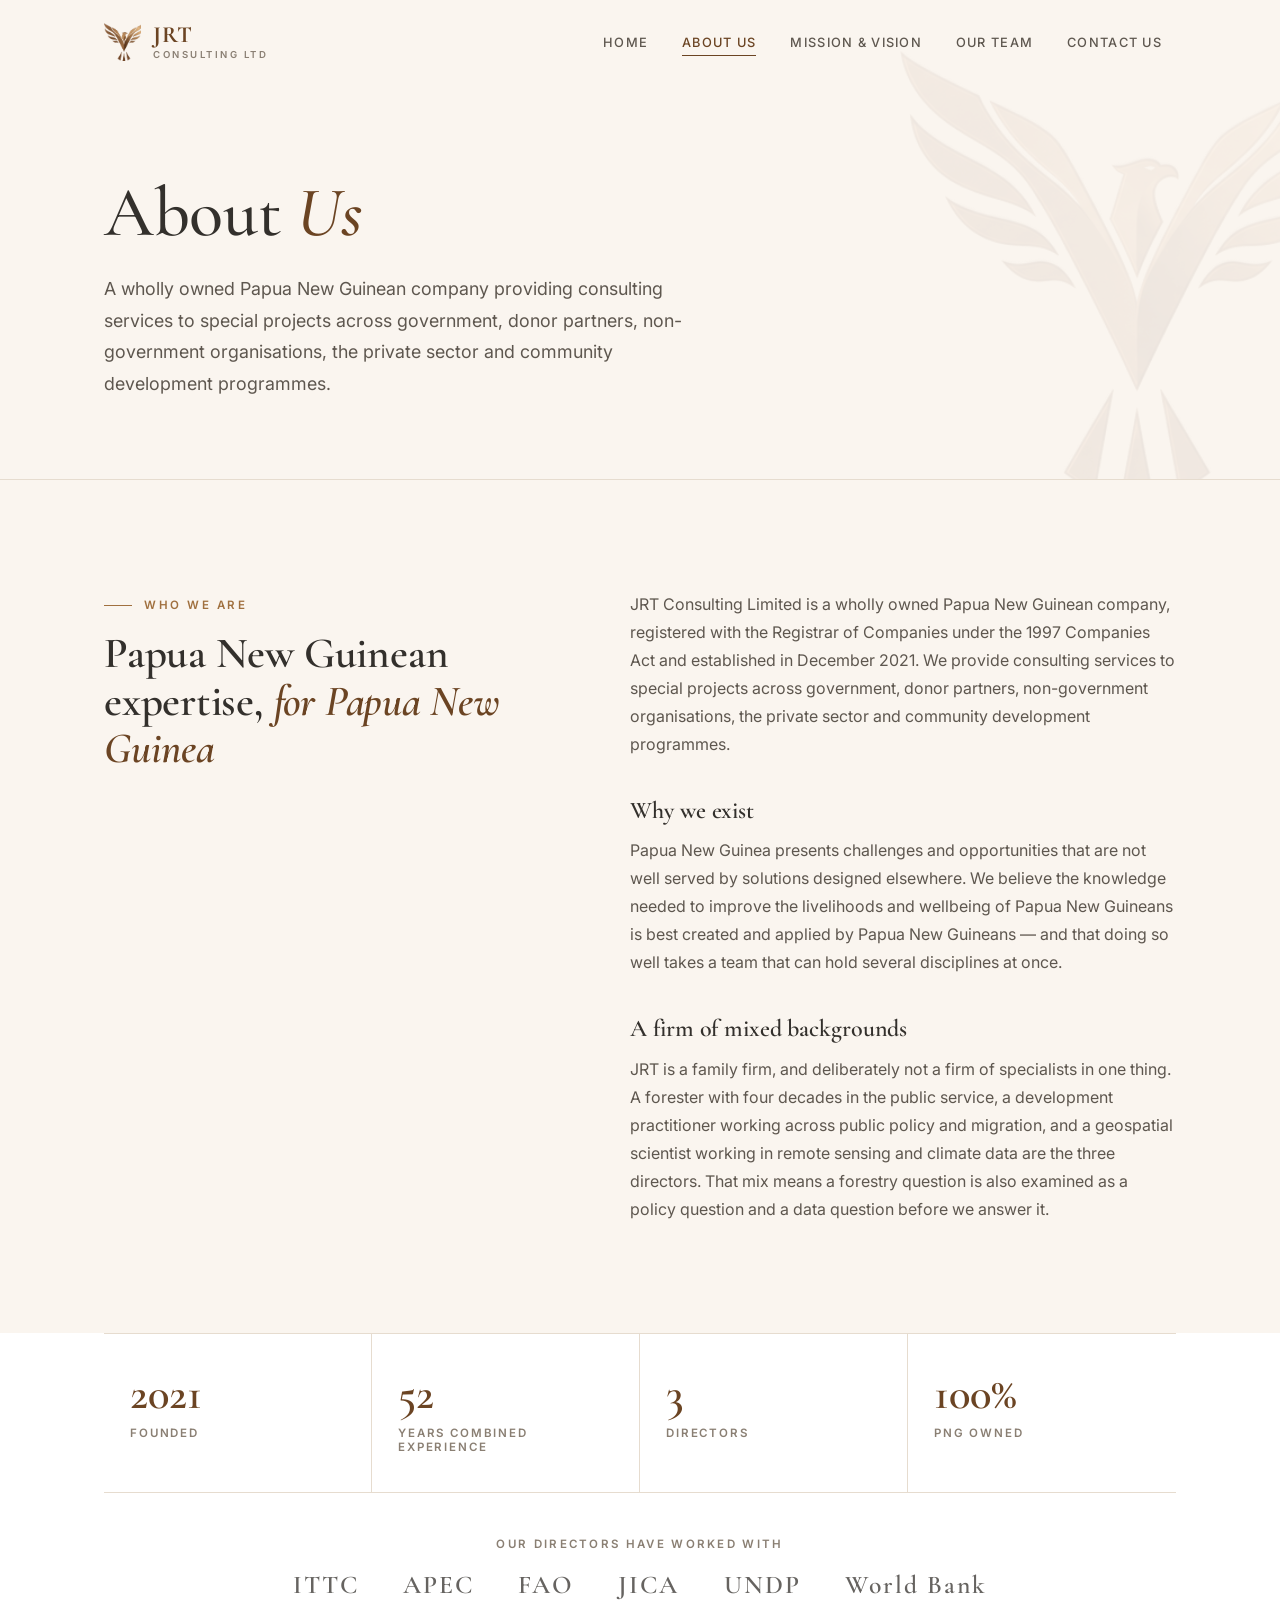
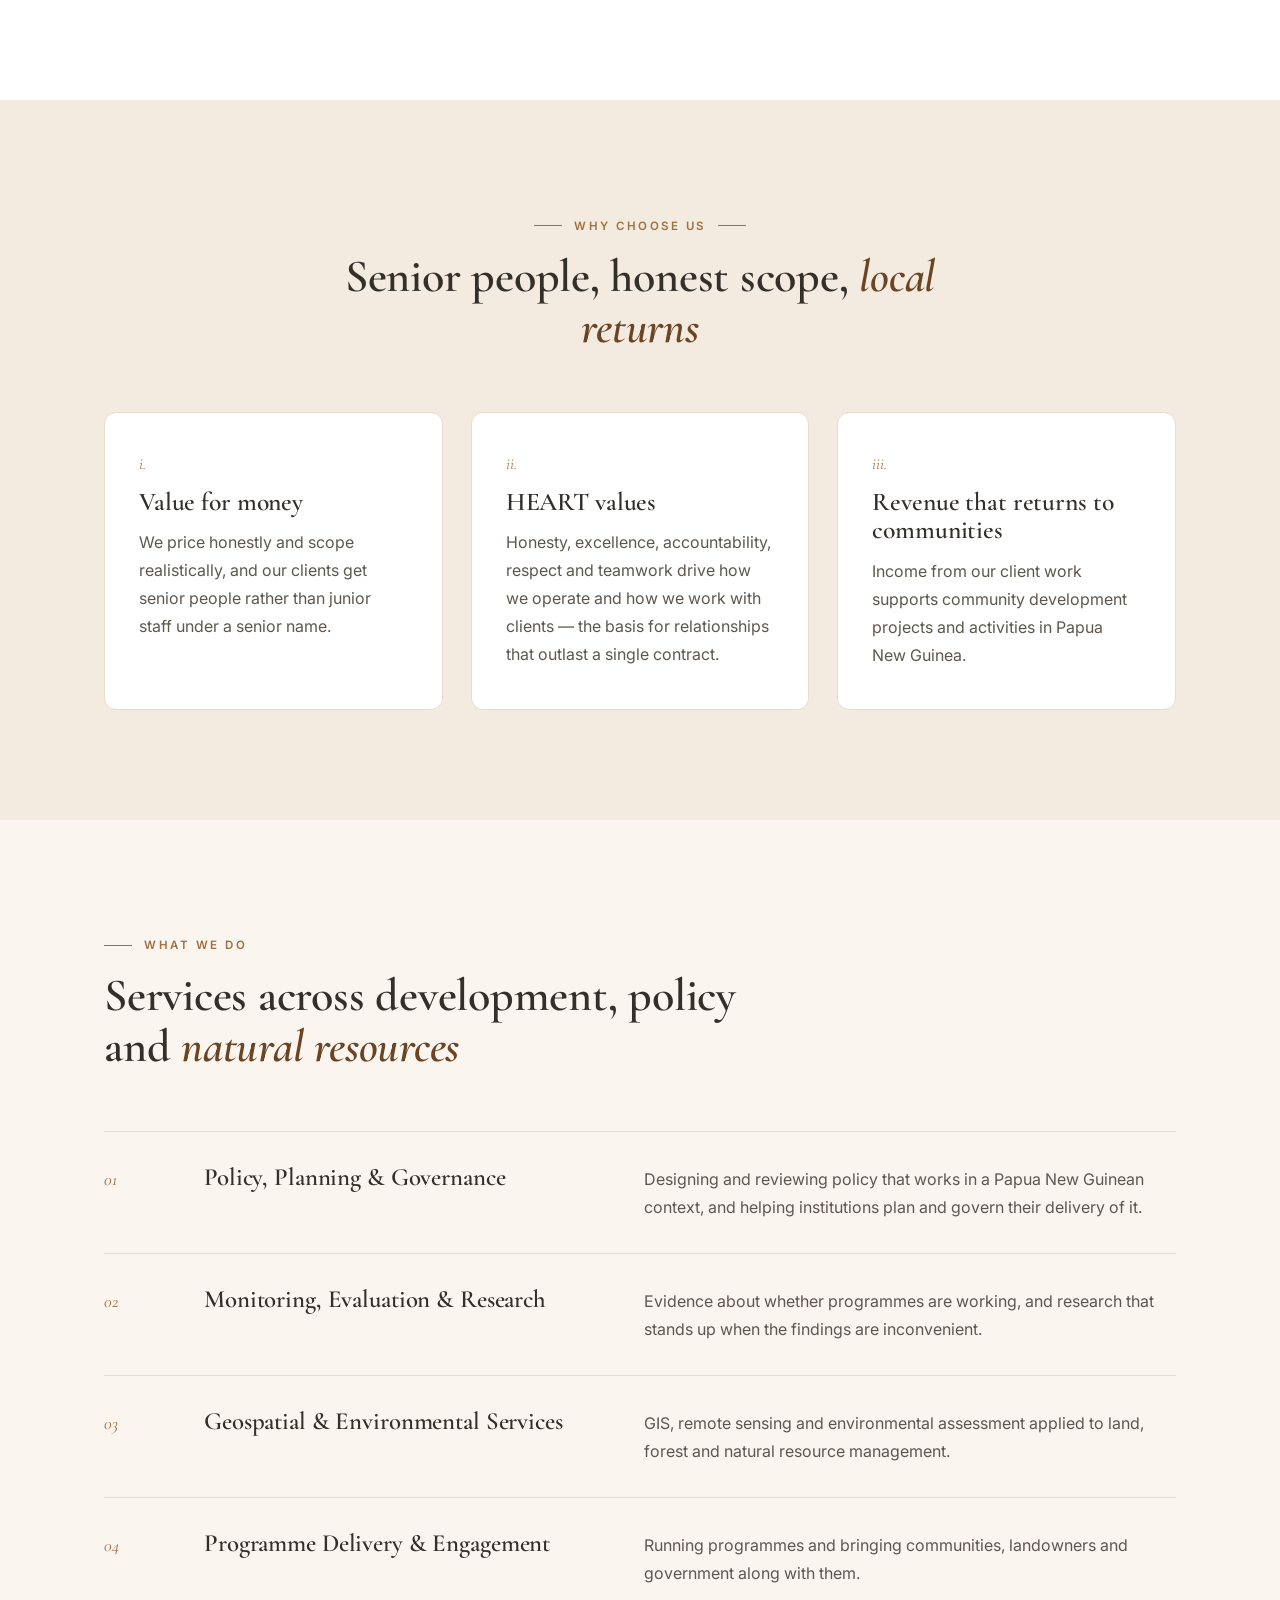
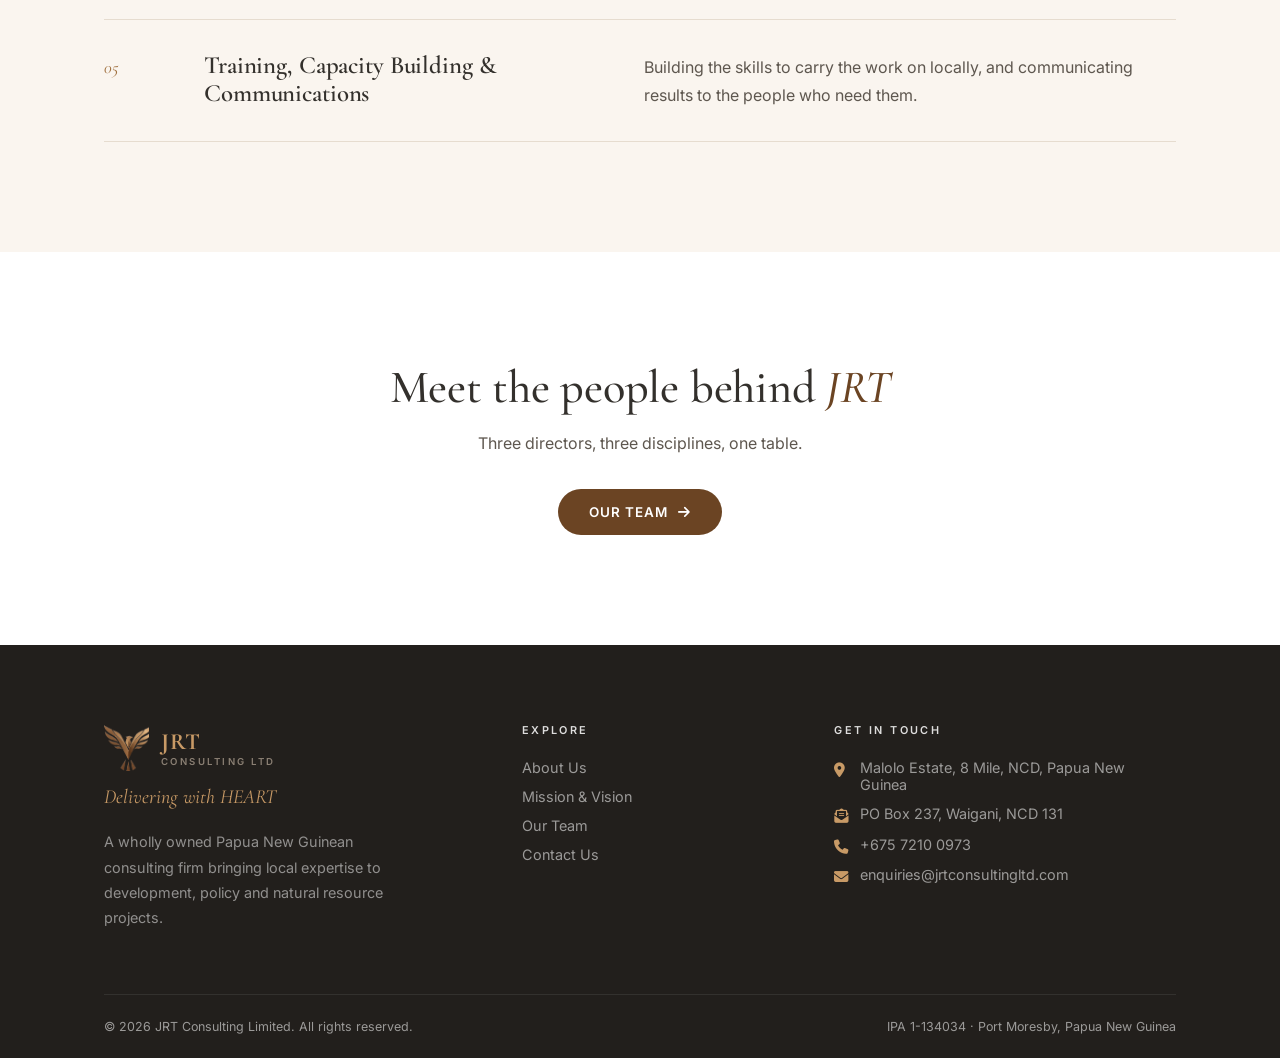
==== commit 9af9808f: "Add physical address and Natasha's background Co-Authored-By: Claude Opus 5.5 <noreply@anthropic.com" ====
--- a/about.html
+++ b/about.html
@@ -169,7 +169,8 @@
       <div class="footer-col">
         <h4>Get in Touch</h4>
         <ul class="footer-contact">
-          <li><i class="fa-solid fa-location-dot"></i><span>PO Box 237, Waigani, NCD 131, Papua New Guinea</span></li>
+          <li><i class="fa-solid fa-location-dot"></i><span>Malolo Estate, 8 Mile, NCD, Papua New Guinea</span></li>
+          <li><i class="fa-solid fa-envelope-open-text"></i><span>PO Box 237, Waigani, NCD 131</span></li>
           <li><i class="fa-solid fa-phone"></i><a href="tel:+67572100973">+675 7210 0973</a></li>
           <li><i class="fa-solid fa-envelope"></i><a href="mailto:enquiries@jrtconsultingltd.com">enquiries@jrtconsultingltd.com</a></li>
         </ul>
